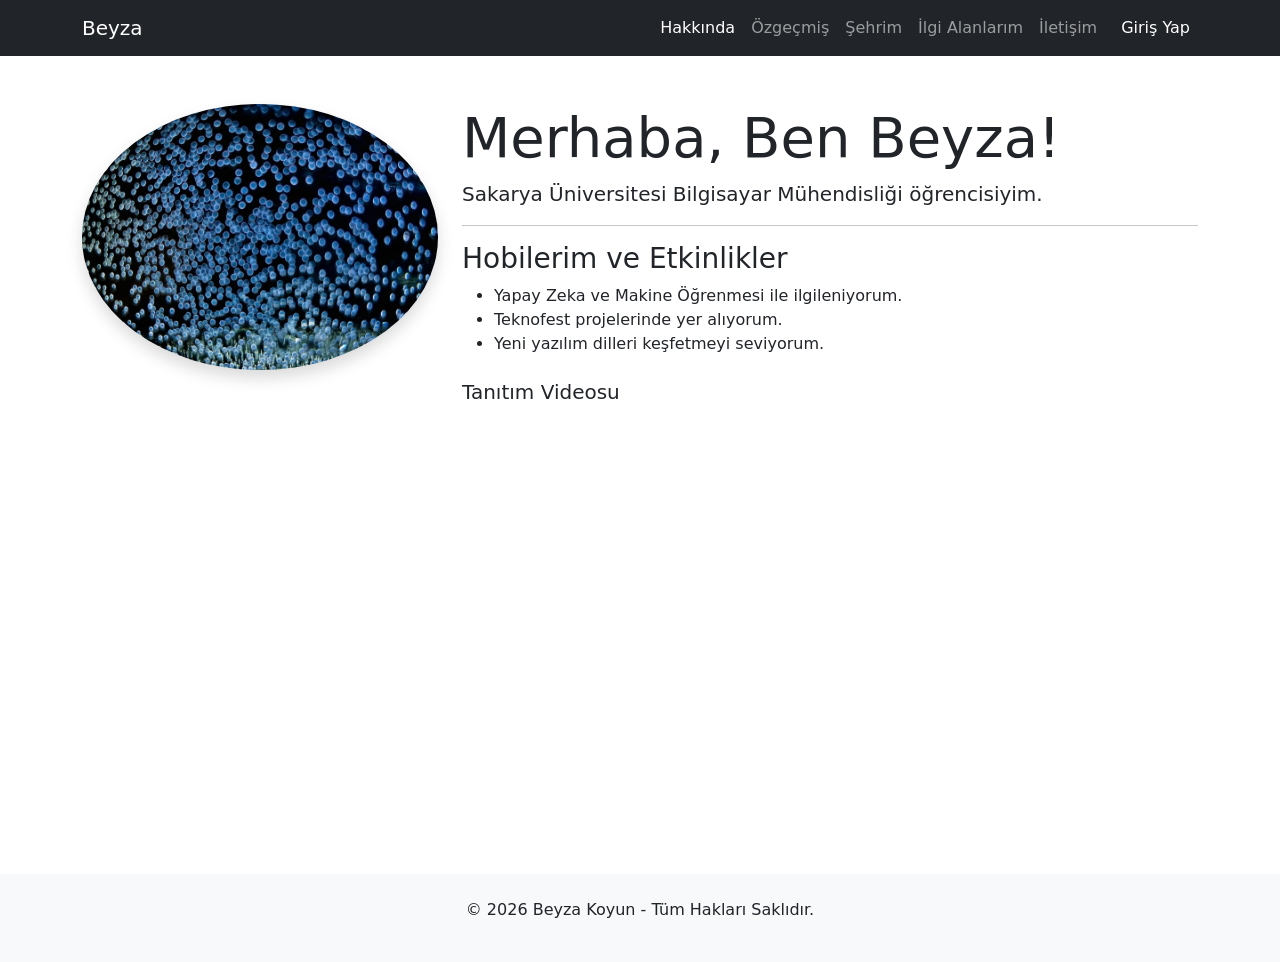
==== index.html @ 1ed36a29 "İlk temiz commit: HTML sayfalari eklendi" ====
<!DOCTYPE html>
<html lang="tr">
<head>
    <meta charset="UTF-8">
    <meta name="viewport" content="width=device-width, initial-scale=1.0">
    <title>Beyza Koyun | Kişisel Web Sitesi</title>
    <link href="https://cdn.jsdelivr.net/npm/bootstrap@5.3.0/dist/css/bootstrap.min.css" rel="stylesheet">
    <link rel="stylesheet" href="style.css">
</head>
<body>

    <nav class="navbar navbar-expand-lg navbar-dark bg-dark">
        <div class="container">
            <a class="navbar-brand" href="index.html">Beyza</a>
            <div class="collapse navbar-collapse">
                <ul class="navbar-nav ms-auto">
                    <li class="nav-item"><a class="nav-link active" href="index.html">Hakkında</a></li>
                    <li class="nav-item"><a class="nav-link" href="ozgecmis.html">Özgeçmiş</a></li>
                    <li class="nav-item"><a class="nav-link" href="sehrim.html">Şehrim</a></li>
                    <li class="nav-item"><a class="nav-link" href="ilgialanlarim.html">İlgi Alanlarım</a></li>
                    <li class="nav-item"><a class="nav-link" href="iletisim.html">İletişim</a></li>
                    <li class="nav-item"><a class="nav-link btn btn-primary text-white ms-lg-2" href="login.php">Giriş Yap</a></li>
                </ul>
            </div>
        </div>
    </nav>

    <main class="container mt-5">
        <section id="hakkinda" class="row">
            <div class="col-md-4">
                <img src="img/su.jpeg" class="img-fluid rounded-circle shadow" alt="Beyza Koyun">
            </div>
            <div class="col-md-8">
                <h1 class="display-4">Merhaba, Ben Beyza!</h1>
                <p class="lead">Sakarya Üniversitesi Bilgisayar Mühendisliği öğrencisiyim.</p>
                <hr>
                <h3>Hobilerim ve Etkinlikler</h3>
                <ul>
                    <li>Yapay Zeka ve Makine Öğrenmesi ile ilgileniyorum.</li>
                    <li>Teknofest projelerinde yer alıyorum.</li>
                    <li>Yeni yazılım dilleri keşfetmeyi seviyorum.</li>
                </ul>
                <div class="mt-4">
                    <h5>Tanıtım Videosu</h5>
                    <div class="ratio ratio-16x9">
                        <iframe src="https://www.youtube.com/embed/4PmCb9OiFYQ" title="Tanıtım Videosu" allowfullscreen></iframe>
                    </div>
                </div>
            </div>
        </section>
    </main>

    <footer class="text-center py-4 mt-5 bg-light">
        <p>&copy; 2026 Beyza Koyun - Tüm Hakları Saklıdır.</p>
    </footer>

    <script src="https://cdn.jsdelivr.net/npm/bootstrap@5.3.0/dist/js/bootstrap.bundle.min.js"></script>
</body>
</html>
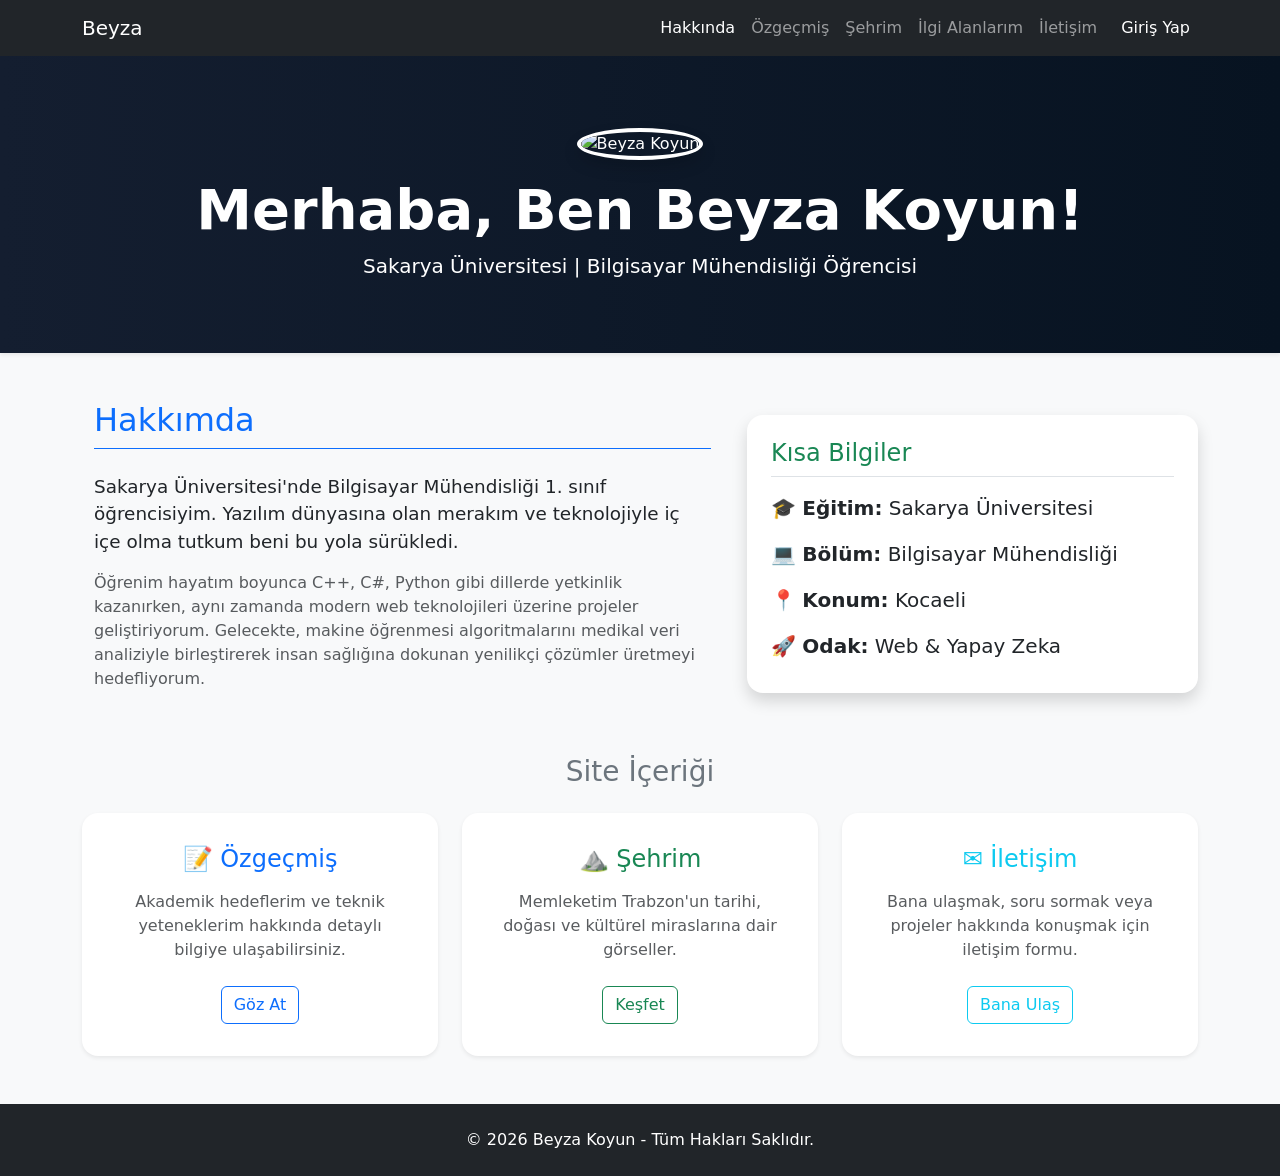
==== commit 4736f348: "farklı stiller denendi" ====
--- a/index.html
+++ b/index.html
@@ -1,59 +1,156 @@
-<!DOCTYPE html>
+<!doctype html>
 <html lang="tr">
-<head>
-    <meta charset="UTF-8">
-    <meta name="viewport" content="width=device-width, initial-scale=1.0">
-    <title>Beyza Koyun | Kişisel Web Sitesi</title>
-    <link href="https://cdn.jsdelivr.net/npm/bootstrap@5.3.0/dist/css/bootstrap.min.css" rel="stylesheet">
-    <link rel="stylesheet" href="style.css">
-</head>
-<body>
-
+  <head>
+    <meta charset="UTF-8" />
+    <meta name="viewport" content="width=device-width, initial-scale=1.0" />
+    <title>Hakkında | Beyza Koyun</title>
+    <!-- Bootstrap CSS -->
+    <link
+      href="https://cdn.jsdelivr.net/npm/bootstrap@5.3.0/dist/css/bootstrap.min.css"
+      rel="stylesheet"
+    />
+    <!-- Harici CSS -->
+    <link rel="stylesheet" href="style.css" />
+  </head>
+  <body class="bg-light d-flex flex-column min-vh-100">
+    <!-- Navigasyon Menüsü -->
     <nav class="navbar navbar-expand-lg navbar-dark bg-dark">
-        <div class="container">
-            <a class="navbar-brand" href="index.html">Beyza</a>
-            <div class="collapse navbar-collapse">
-                <ul class="navbar-nav ms-auto">
-                    <li class="nav-item"><a class="nav-link active" href="index.html">Hakkında</a></li>
-                    <li class="nav-item"><a class="nav-link" href="ozgecmis.html">Özgeçmiş</a></li>
-                    <li class="nav-item"><a class="nav-link" href="sehrim.html">Şehrim</a></li>
-                    <li class="nav-item"><a class="nav-link" href="ilgialanlarim.html">İlgi Alanlarım</a></li>
-                    <li class="nav-item"><a class="nav-link" href="iletisim.html">İletişim</a></li>
-                    <li class="nav-item"><a class="nav-link btn btn-primary text-white ms-lg-2" href="login.php">Giriş Yap</a></li>
-                </ul>
-            </div>
+      <div class="container">
+        <a class="navbar-brand" href="index.html">Beyza</a>
+        <div class="collapse navbar-collapse">
+          <ul class="navbar-nav ms-auto">
+            <!-- 'active' sınıfı bu sayfada (Hakkında) -->
+            <li class="nav-item">
+              <a class="nav-link active" href="index.html">Hakkında</a>
+            </li>
+            <li class="nav-item">
+              <a class="nav-link" href="ozgecmis.html">Özgeçmiş</a>
+            </li>
+            <li class="nav-item">
+              <a class="nav-link" href="sehrim.html">Şehrim</a>
+            </li>
+            <li class="nav-item">
+              <a class="nav-link" href="ilgialanlarim.html">İlgi Alanlarım</a>
+            </li>
+            <li class="nav-item">
+              <a class="nav-link" href="iletisim.html">İletişim</a>
+            </li>
+            <li class="nav-item">
+              <a
+                class="nav-link btn btn-primary text-white ms-lg-2"
+                href="login.php"
+                >Giriş Yap</a
+              >
+            </li>
+          </ul>
         </div>
+      </div>
     </nav>
 
-    <main class="container mt-5">
-        <section id="hakkinda" class="row">
-            <div class="col-md-4">
-                <img src="img/su.jpeg" class="img-fluid rounded-circle shadow" alt="Beyza Koyun">
+    <!-- Karşılama Alanı (Hero Section) -->
+    <header class="text-white text-center py-5 shadow-sm" style="background: linear-gradient(to right, #141e30, #071321);">
+      <div class="container py-4">
+        <img
+          src="img/su.jpeg"
+          alt="Beyza Koyun"
+          class="rounded-circle mb-3 border border-4 border-white shadow"
+          style="width: 150px; height: 150px; object-fit: cover"
+        />
+        <h1 class="display-4 fw-bold">Merhaba, Ben Beyza Koyun!</h1>
+        <p class="lead mb-0">
+          Sakarya Üniversitesi | Bilgisayar Mühendisliği Öğrencisi
+        </p>
+      </div>
+    </header>
+
+    <!-- Hakkımda İçeriği -->
+    <main class="container my-5 flex-grow-1">
+      <div class="row align-items-center mb-5">
+        <!-- Sol Metin Alanı -->
+        <div class="col-md-7 mb-4 mb-md-0 px-md-4">
+          <h2 class="text-primary border-bottom border-primary pb-2 mb-4">
+            Hakkımda
+          </h2>
+          <p class="lead" style="font-size: 1.15rem">
+            Sakarya Üniversitesi'nde Bilgisayar Mühendisliği 1. sınıf
+            öğrencisiyim. Yazılım dünyasına olan merakım ve teknolojiyle iç içe
+            olma tutkum beni bu yola sürükledi.
+          </p>
+          <p class="text-muted">
+            Öğrenim hayatım boyunca C++, C#, Python gibi dillerde yetkinlik
+            kazanırken, aynı zamanda modern web teknolojileri üzerine projeler
+            geliştiriyorum. Gelecekte, makine öğrenmesi algoritmalarını medikal
+            veri analiziyle birleştirerek insan sağlığına dokunan yenilikçi
+            çözümler üretmeyi hedefliyorum.
+          </p>
+        </div>
+
+        <!-- Sağ Bilgi Kartı -->
+        <div class="col-md-5">
+          <div class="card bg-white border-0 shadow rounded-4 p-4">
+            <h4 class="text-success border-bottom pb-2 mb-3">Kısa Bilgiler</h4>
+            <ul class="list-unstyled mb-0 fs-5">
+              <li class="mb-3">
+                🎓 <strong>Eğitim:</strong> Sakarya Üniversitesi
+              </li>
+              <li class="mb-3">
+                💻 <strong>Bölüm:</strong> Bilgisayar Mühendisliği
+              </li>
+              <li class="mb-3">📍 <strong>Konum:</strong> Kocaeli </li>
+              <li class="mb-2">🚀 <strong>Odak:</strong> Web & Yapay Zeka</li>
+            </ul>
+          </div>
+        </div>
+      </div>
+
+      <!-- Site İçi Hızlı Yönlendirme Kartları -->
+      <h3 class="text-center text-secondary mb-4 mt-5">Site İçeriği</h3>
+      <div class="row g-4">
+        <div class="col-md-4">
+          <div class="card h-100 border-0 shadow-sm rounded-4 text-center p-3">
+            <div class="card-body">
+              <h4 class="card-title text-primary mb-3">📝 Özgeçmiş</h4>
+              <p class="card-text text-muted mb-4">
+                Akademik hedeflerim ve teknik yeteneklerim hakkında detaylı
+                bilgiye ulaşabilirsiniz.
+              </p>
+              <a href="ozgecmis.html" class="btn btn-outline-primary">Göz At</a>
             </div>
-            <div class="col-md-8">
-                <h1 class="display-4">Merhaba, Ben Beyza!</h1>
-                <p class="lead">Sakarya Üniversitesi Bilgisayar Mühendisliği öğrencisiyim.</p>
-                <hr>
-                <h3>Hobilerim ve Etkinlikler</h3>
-                <ul>
-                    <li>Yapay Zeka ve Makine Öğrenmesi ile ilgileniyorum.</li>
-                    <li>Teknofest projelerinde yer alıyorum.</li>
-                    <li>Yeni yazılım dilleri keşfetmeyi seviyorum.</li>
-                </ul>
-                <div class="mt-4">
-                    <h5>Tanıtım Videosu</h5>
-                    <div class="ratio ratio-16x9">
-                        <iframe src="https://www.youtube.com/embed/4PmCb9OiFYQ" title="Tanıtım Videosu" allowfullscreen></iframe>
-                    </div>
-                </div>
+          </div>
+        </div>
+        <div class="col-md-4">
+          <div class="card h-100 border-0 shadow-sm rounded-4 text-center p-3">
+            <div class="card-body">
+              <h4 class="card-title text-success mb-3">⛰️ Şehrim</h4>
+              <p class="card-text text-muted mb-4">
+                Memleketim Trabzon'un tarihi, doğası ve kültürel miraslarına
+                dair görseller.
+              </p>
+              <a href="sehrim.html" class="btn btn-outline-success">Keşfet</a>
             </div>
-        </section>
+          </div>
+        </div>
+        <div class="col-md-4">
+          <div class="card h-100 border-0 shadow-sm rounded-4 text-center p-3">
+            <div class="card-body">
+              <h4 class="card-title text-info mb-3">✉️ İletişim</h4>
+              <p class="card-text text-muted mb-4">
+                Bana ulaşmak, soru sormak veya projeler hakkında konuşmak için
+                iletişim formu.
+              </p>
+              <a href="iletisim.html" class="btn btn-outline-info">Bana Ulaş</a>
+            </div>
+          </div>
+        </div>
+      </div>
     </main>
 
-    <footer class="text-center py-4 mt-5 bg-light">
-        <p>&copy; 2026 Beyza Koyun - Tüm Hakları Saklıdır.</p>
+    <!-- Footer -->
+    <footer class="text-center py-4 bg-dark text-white mt-auto">
+      <p class="mb-0">&copy; 2026 Beyza Koyun - Tüm Hakları Saklıdır.</p>
     </footer>
 
+    <!-- Bootstrap JS -->
     <script src="https://cdn.jsdelivr.net/npm/bootstrap@5.3.0/dist/js/bootstrap.bundle.min.js"></script>
-</body>
-</html>+  </body>
+</html>
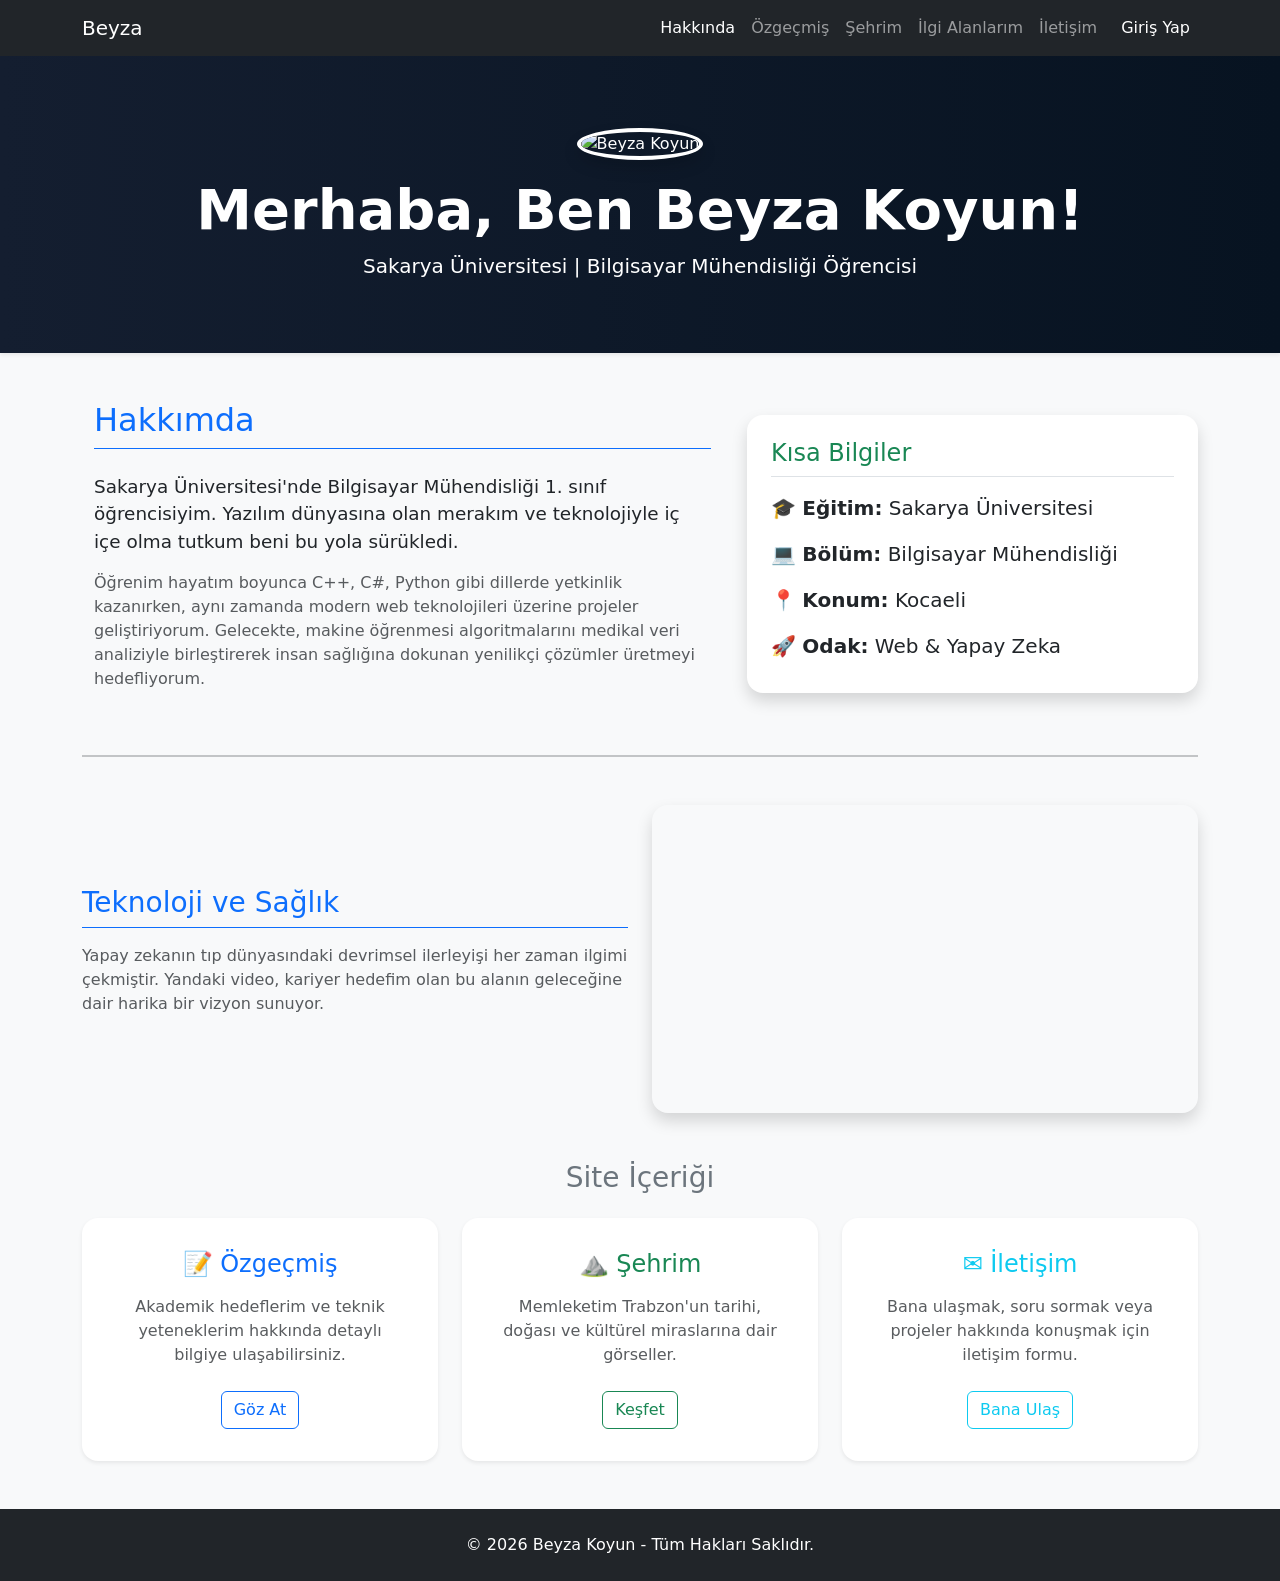
==== commit ac60ebcb: "Değişiklikler yapıldı." ====
--- a/index.html
+++ b/index.html
@@ -103,6 +103,24 @@
         </div>
       </div>
 
+      <hr class="my-5 border-2">
+
+        <!-- İlgi Alanı / Tanıtım Videosu (Yönerge Zorunluluğu) -->
+        <div class="row align-items-center mb-5">
+            <div class="col-lg-6 mb-4 mb-lg-0">
+                <h3 class="text-primary border-bottom border-primary pb-2 mb-3">Teknoloji ve Sağlık</h3>
+                <p class="text-muted">
+                    Yapay zekanın tıp dünyasındaki devrimsel ilerleyişi her zaman ilgimi çekmiştir. Yandaki video, kariyer hedefim olan bu alanın geleceğine dair harika bir vizyon sunuyor.
+                </p>
+            </div>
+            <div class="col-lg-6">
+                <!-- Bootstrap 5 Responsive Video -->
+                <div class="ratio ratio-16x9 shadow rounded-4 overflow-hidden">
+                    <iframe width="560" height="315" src="https://www.youtube.com/embed/oB2BIoDwjKc?si=0jdkVI2HevK-MDZb" title="YouTube video player" frameborder="0" allow="accelerometer; autoplay; clipboard-write; encrypted-media; gyroscope; picture-in-picture; web-share" referrerpolicy="strict-origin-when-cross-origin" allowfullscreen></iframe>
+                </div>
+            </div>
+        </div>
+
       <!-- Site İçi Hızlı Yönlendirme Kartları -->
       <h3 class="text-center text-secondary mb-4 mt-5">Site İçeriği</h3>
       <div class="row g-4">
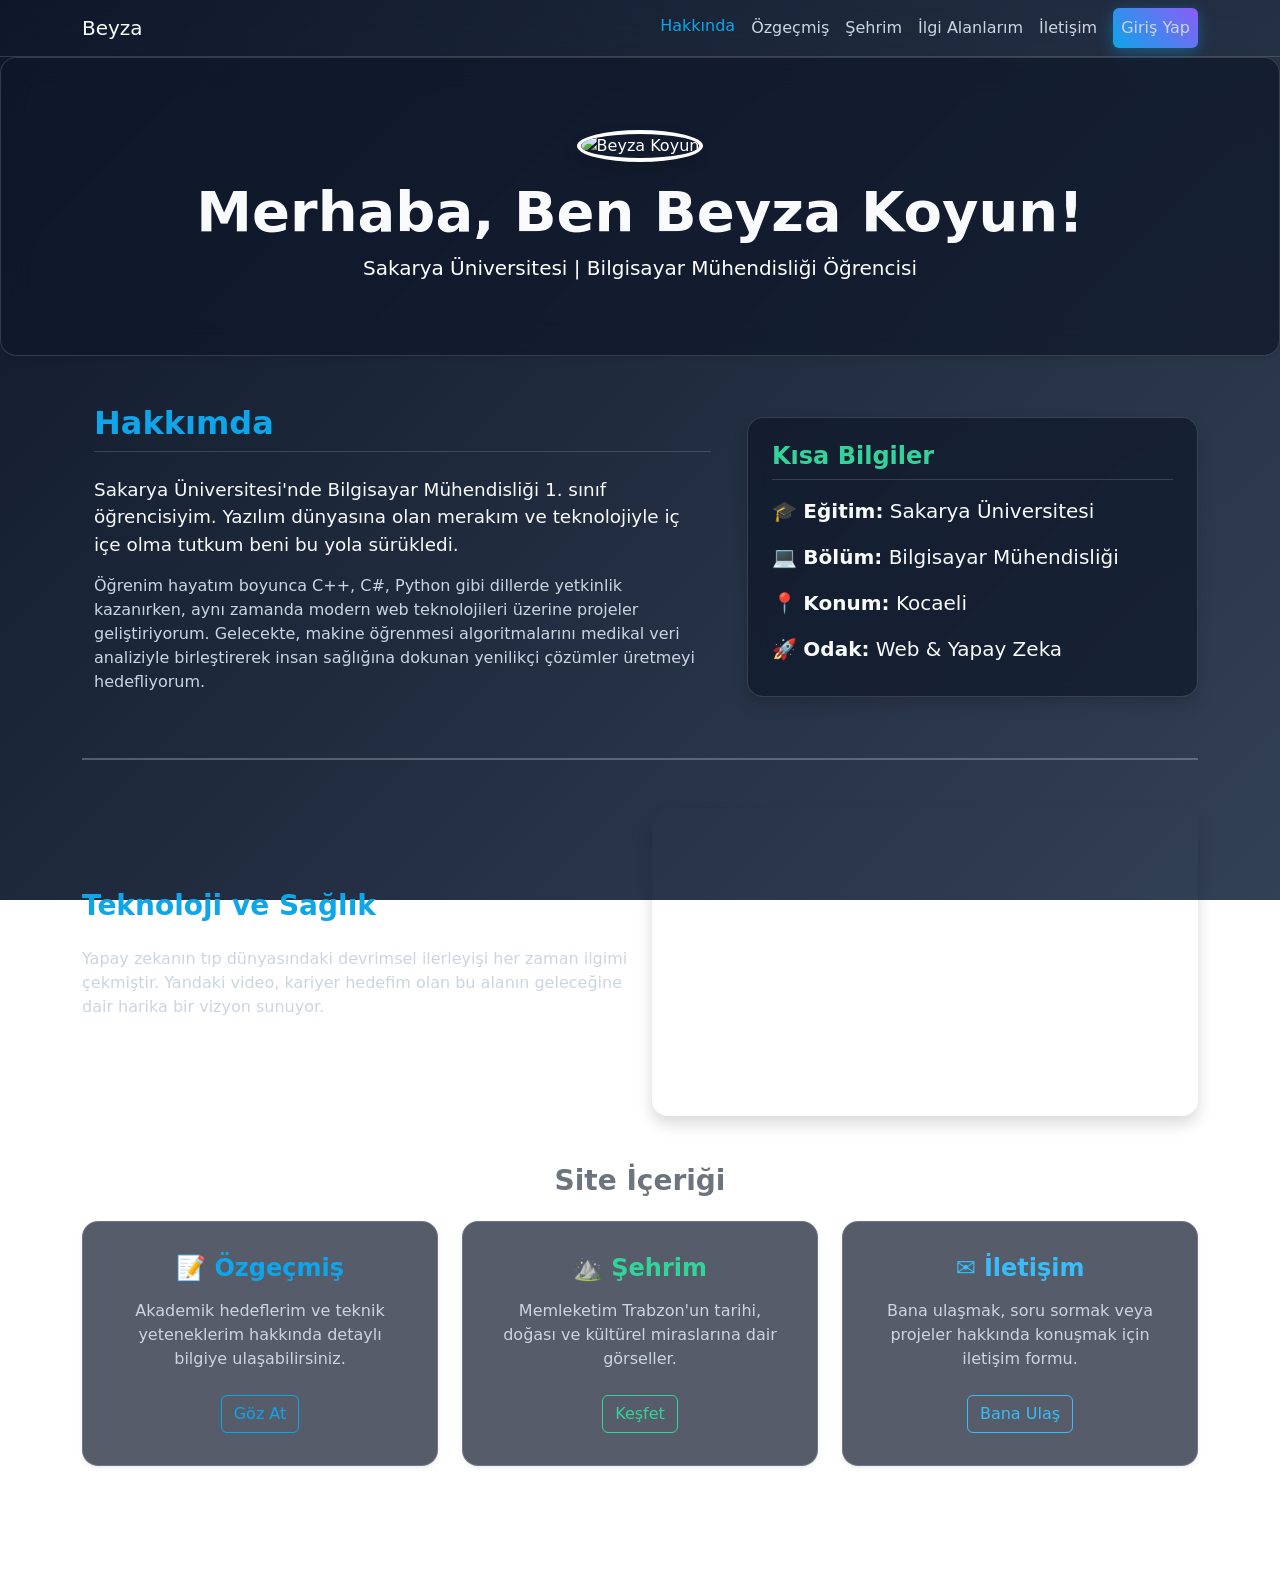
==== commit e6e0dc80: "Tema değişikliği yapıldı" ====
--- a/index.html
+++ b/index.html
@@ -4,134 +4,84 @@
     <meta charset="UTF-8" />
     <meta name="viewport" content="width=device-width, initial-scale=1.0" />
     <title>Hakkında | Beyza Koyun</title>
-    <!-- Bootstrap CSS -->
     <link
       href="https://cdn.jsdelivr.net/npm/bootstrap@5.3.0/dist/css/bootstrap.min.css"
       rel="stylesheet"
     />
-    <!-- Harici CSS -->
     <link rel="stylesheet" href="style.css" />
   </head>
-  <body class="bg-light d-flex flex-column min-vh-100">
-    <!-- Navigasyon Menüsü -->
+  <body class="d-flex flex-column min-vh-100 theme-index">
     <nav class="navbar navbar-expand-lg navbar-dark bg-dark">
       <div class="container">
         <a class="navbar-brand" href="index.html">Beyza</a>
         <div class="collapse navbar-collapse">
           <ul class="navbar-nav ms-auto">
-            <!-- 'active' sınıfı bu sayfada (Hakkında) -->
-            <li class="nav-item">
-              <a class="nav-link active" href="index.html">Hakkında</a>
-            </li>
-            <li class="nav-item">
-              <a class="nav-link" href="ozgecmis.html">Özgeçmiş</a>
-            </li>
-            <li class="nav-item">
-              <a class="nav-link" href="sehrim.html">Şehrim</a>
-            </li>
-            <li class="nav-item">
-              <a class="nav-link" href="ilgialanlarim.html">İlgi Alanlarım</a>
-            </li>
-            <li class="nav-item">
-              <a class="nav-link" href="iletisim.html">İletişim</a>
-            </li>
-            <li class="nav-item">
-              <a
-                class="nav-link btn btn-primary text-white ms-lg-2"
-                href="login.php"
-                >Giriş Yap</a
-              >
-            </li>
+            <li class="nav-item"><a class="nav-link active" href="index.html">Hakkında</a></li>
+            <li class="nav-item"><a class="nav-link" href="ozgecmis.html">Özgeçmiş</a></li>
+            <li class="nav-item"><a class="nav-link" href="sehrim.html">Şehrim</a></li>
+            <li class="nav-item"><a class="nav-link" href="ilgialanlarim.html">İlgi Alanlarım</a></li>
+            <li class="nav-item"><a class="nav-link" href="iletisim.html">İletişim</a></li>
+            <li class="nav-item"><a class="nav-link btn btn-primary text-white ms-lg-2" href="login.php">Giriş Yap</a></li>
           </ul>
         </div>
       </div>
     </nav>
 
-    <!-- Karşılama Alanı (Hero Section) -->
-    <header class="text-white text-center py-5 shadow-sm" style="background: linear-gradient(to right, #141e30, #071321);">
+    <header class="text-white text-center py-5 shadow-sm glass-panel">
       <div class="container py-4">
-        <img
-          src="img/su.jpeg"
-          alt="Beyza Koyun"
-          class="rounded-circle mb-3 border border-4 border-white shadow"
-          style="width: 150px; height: 150px; object-fit: cover"
-        />
+        <img src="img/su.jpeg" alt="Beyza Koyun" class="rounded-circle mb-3 border border-4 border-white shadow" style="width: 150px; height: 150px; object-fit: cover" />
         <h1 class="display-4 fw-bold">Merhaba, Ben Beyza Koyun!</h1>
-        <p class="lead mb-0">
-          Sakarya Üniversitesi | Bilgisayar Mühendisliği Öğrencisi
-        </p>
+        <p class="lead mb-0">Sakarya Üniversitesi | Bilgisayar Mühendisliği Öğrencisi</p>
       </div>
     </header>
 
-    <!-- Hakkımda İçeriği -->
     <main class="container my-5 flex-grow-1">
-      <div class="row align-items-center mb-5">
-        <!-- Sol Metin Alanı -->
+      <section class="row align-items-center mb-5">
         <div class="col-md-7 mb-4 mb-md-0 px-md-4">
-          <h2 class="text-primary border-bottom border-primary pb-2 mb-4">
-            Hakkımda
-          </h2>
+          <h2 class="text-primary border-bottom border-primary pb-2 mb-4">Hakkımda</h2>
           <p class="lead" style="font-size: 1.15rem">
-            Sakarya Üniversitesi'nde Bilgisayar Mühendisliği 1. sınıf
-            öğrencisiyim. Yazılım dünyasına olan merakım ve teknolojiyle iç içe
-            olma tutkum beni bu yola sürükledi.
+            Sakarya Üniversitesi'nde Bilgisayar Mühendisliği 1. sınıf öğrencisiyim. Yazılım dünyasına olan merakım ve teknolojiyle iç içe olma tutkum beni bu yola sürükledi.
           </p>
           <p class="text-muted">
-            Öğrenim hayatım boyunca C++, C#, Python gibi dillerde yetkinlik
-            kazanırken, aynı zamanda modern web teknolojileri üzerine projeler
-            geliştiriyorum. Gelecekte, makine öğrenmesi algoritmalarını medikal
-            veri analiziyle birleştirerek insan sağlığına dokunan yenilikçi
-            çözümler üretmeyi hedefliyorum.
+            Öğrenim hayatım boyunca C++, C#, Python gibi dillerde yetkinlik kazanırken, aynı zamanda modern web teknolojileri üzerine projeler geliştiriyorum. Gelecekte, makine öğrenmesi algoritmalarını medikal veri analiziyle birleştirerek insan sağlığına dokunan yenilikçi çözümler üretmeyi hedefliyorum.
           </p>
         </div>
-
-        <!-- Sağ Bilgi Kartı -->
         <div class="col-md-5">
-          <div class="card bg-white border-0 shadow rounded-4 p-4">
+          <div class="card border-0 shadow rounded-4 p-4">
             <h4 class="text-success border-bottom pb-2 mb-3">Kısa Bilgiler</h4>
             <ul class="list-unstyled mb-0 fs-5">
-              <li class="mb-3">
-                🎓 <strong>Eğitim:</strong> Sakarya Üniversitesi
-              </li>
-              <li class="mb-3">
-                💻 <strong>Bölüm:</strong> Bilgisayar Mühendisliği
-              </li>
-              <li class="mb-3">📍 <strong>Konum:</strong> Kocaeli </li>
+              <li class="mb-3">🎓 <strong>Eğitim:</strong> Sakarya Üniversitesi</li>
+              <li class="mb-3">💻 <strong>Bölüm:</strong> Bilgisayar Mühendisliği</li>
+              <li class="mb-3">📍 <strong>Konum:</strong> Kocaeli</li>
               <li class="mb-2">🚀 <strong>Odak:</strong> Web & Yapay Zeka</li>
             </ul>
           </div>
         </div>
-      </div>
+      </section>
 
       <hr class="my-5 border-2">
 
-        <!-- İlgi Alanı / Tanıtım Videosu (Yönerge Zorunluluğu) -->
-        <div class="row align-items-center mb-5">
-            <div class="col-lg-6 mb-4 mb-lg-0">
-                <h3 class="text-primary border-bottom border-primary pb-2 mb-3">Teknoloji ve Sağlık</h3>
-                <p class="text-muted">
-                    Yapay zekanın tıp dünyasındaki devrimsel ilerleyişi her zaman ilgimi çekmiştir. Yandaki video, kariyer hedefim olan bu alanın geleceğine dair harika bir vizyon sunuyor.
-                </p>
-            </div>
-            <div class="col-lg-6">
-                <!-- Bootstrap 5 Responsive Video -->
-                <div class="ratio ratio-16x9 shadow rounded-4 overflow-hidden">
-                    <iframe width="560" height="315" src="https://www.youtube.com/embed/oB2BIoDwjKc?si=0jdkVI2HevK-MDZb" title="YouTube video player" frameborder="0" allow="accelerometer; autoplay; clipboard-write; encrypted-media; gyroscope; picture-in-picture; web-share" referrerpolicy="strict-origin-when-cross-origin" allowfullscreen></iframe>
-                </div>
-            </div>
+      <section class="row align-items-center mb-5">
+        <div class="col-lg-6 mb-4 mb-lg-0">
+          <h3 class="text-primary border-bottom border-primary pb-2 mb-3">Teknoloji ve Sağlık</h3>
+          <p class="text-muted">
+            Yapay zekanın tıp dünyasındaki devrimsel ilerleyişi her zaman ilgimi çekmiştir. Yandaki video, kariyer hedefim olan bu alanın geleceğine dair harika bir vizyon sunuyor.
+          </p>
         </div>
+        <div class="col-lg-6">
+          <div class="ratio ratio-16x9 shadow rounded-4 overflow-hidden">
+            <iframe width="560" height="315" src="https://www.youtube.com/embed/oB2BIoDwjKc" title="YouTube video player" frameborder="0" allow="accelerometer; autoplay; clipboard-write; encrypted-media; gyroscope; picture-in-picture; web-share" referrerpolicy="strict-origin-when-cross-origin" allowfullscreen></iframe>
+          </div>
+        </div>
+      </section>
 
-      <!-- Site İçi Hızlı Yönlendirme Kartları -->
       <h3 class="text-center text-secondary mb-4 mt-5">Site İçeriği</h3>
       <div class="row g-4">
         <div class="col-md-4">
           <div class="card h-100 border-0 shadow-sm rounded-4 text-center p-3">
             <div class="card-body">
               <h4 class="card-title text-primary mb-3">📝 Özgeçmiş</h4>
-              <p class="card-text text-muted mb-4">
-                Akademik hedeflerim ve teknik yeteneklerim hakkında detaylı
-                bilgiye ulaşabilirsiniz.
-              </p>
+              <p class="card-text text-muted mb-4">Akademik hedeflerim ve teknik yeteneklerim hakkında detaylı bilgiye ulaşabilirsiniz.</p>
               <a href="ozgecmis.html" class="btn btn-outline-primary">Göz At</a>
             </div>
           </div>
@@ -140,10 +90,7 @@
           <div class="card h-100 border-0 shadow-sm rounded-4 text-center p-3">
             <div class="card-body">
               <h4 class="card-title text-success mb-3">⛰️ Şehrim</h4>
-              <p class="card-text text-muted mb-4">
-                Memleketim Trabzon'un tarihi, doğası ve kültürel miraslarına
-                dair görseller.
-              </p>
+              <p class="card-text text-muted mb-4">Memleketim Trabzon'un tarihi, doğası ve kültürel miraslarına dair görseller.</p>
               <a href="sehrim.html" class="btn btn-outline-success">Keşfet</a>
             </div>
           </div>
@@ -152,10 +99,7 @@
           <div class="card h-100 border-0 shadow-sm rounded-4 text-center p-3">
             <div class="card-body">
               <h4 class="card-title text-info mb-3">✉️ İletişim</h4>
-              <p class="card-text text-muted mb-4">
-                Bana ulaşmak, soru sormak veya projeler hakkında konuşmak için
-                iletişim formu.
-              </p>
+              <p class="card-text text-muted mb-4">Bana ulaşmak, soru sormak veya projeler hakkında konuşmak için iletişim formu.</p>
               <a href="iletisim.html" class="btn btn-outline-info">Bana Ulaş</a>
             </div>
           </div>
@@ -163,12 +107,10 @@
       </div>
     </main>
 
-    <!-- Footer -->
     <footer class="text-center py-4 bg-dark text-white mt-auto">
       <p class="mb-0">&copy; 2026 Beyza Koyun - Tüm Hakları Saklıdır.</p>
     </footer>
 
-    <!-- Bootstrap JS -->
     <script src="https://cdn.jsdelivr.net/npm/bootstrap@5.3.0/dist/js/bootstrap.bundle.min.js"></script>
   </body>
 </html>
--- a/style.css
+++ b/style.css
@@ -0,0 +1,270 @@
+:root {
+  --bg-dark-1: #0f172a;
+  /* Koyu lacivert/gri */
+  --bg-dark-2: #334155;
+  /* Daha açık gri/mavi */
+  --accent-purple: #8b5cf6;
+  --accent-green: #0ea5e9;
+  /* Canlı mavi */
+  --text-main: #f8fafc;
+  /* Beyaz metin */
+  --text-muted: #cbd5e1;
+  /* Açık gri metin */
+  --glass-bg: rgba(15, 23, 42, 0.7);
+  /* Koyu yarı saydam */
+  --glass-border: rgba(255, 255, 255, 0.15);
+  /* Hafif beyaz kenarlık */
+}
+
+/* Ana Sayfa Teması (Varsayılan - Lacivert/Mavi) */
+body.theme-index {
+  /* Kök değişkenleri kullanır */
+}
+
+/* Şehrim Teması (Zümrüt/Orman Yeşili) */
+body.theme-sehrim {
+  --bg-dark-1: #b3bab8;
+  --bg-dark-2: #494e4e;
+  --accent-purple: #f3f3f3;
+  --accent-green: #145843;
+  --glass-bg: rgba(6, 78, 59, 0.7);
+}
+
+/* Özgeçmiş Teması (Koyu Mor/Çivit) */
+body.theme-ozgecmis {
+  --bg-dark-1: #312e81;
+  --bg-dark-2: #4c1d95;
+  --accent-purple: #d946ef;
+  --accent-green: #8b5cf6;
+  --glass-bg: rgba(49, 46, 129, 0.7);
+}
+
+/* İlgi Alanlarım Teması (Koyu Kırmızı/Turuncu) */
+body.theme-ilgialanlarim {
+  --bg-dark-1: #450a0a;
+  --bg-dark-2: #7c2d12;
+  --accent-purple: #f43f5e;
+  --accent-green: #f97316;
+  --glass-bg: rgba(69, 10, 10, 0.7);
+}
+
+/* İletişim Teması (Koyu Indigo/Gece Mavisi) */
+body.theme-iletisim {
+  --bg-dark-1: #0f172a;
+  --bg-dark-2: #1e1b4b;
+  --accent-purple: #38bdf8;
+  --accent-green: #6366f1;
+  --glass-bg: rgba(15, 23, 42, 0.7);
+}
+
+/* Giriş Yap Teması (Derin Deniz/Teal) */
+body.theme-login {
+  --bg-dark-1: #083344;
+  --bg-dark-2: #115e59;
+  --accent-purple: #06b6d4;
+  --accent-green: #14b8a6;
+  --glass-bg: rgba(8, 51, 68, 0.7);
+}
+
+body {
+  background: linear-gradient(135deg, var(--bg-dark-1) 0%, var(--bg-dark-2) 100%);
+  background-attachment: fixed;
+  color: var(--text-main);
+  min-height: 100vh;
+  transition: background 0.5s ease;
+}
+
+/* Typography Overrides */
+h1,
+h2,
+h3,
+h4,
+h5,
+h6 {
+  font-weight: 700;
+  color: var(--text-main);
+}
+
+/* Navbar Customization */
+.navbar {
+  background: rgba(15, 23, 42, 0.85) !important;
+  backdrop-filter: blur(12px);
+  -webkit-backdrop-filter: blur(12px);
+  border-bottom: 1px solid var(--glass-border);
+}
+
+.navbar-light .navbar-nav .nav-link,
+.navbar-dark .navbar-nav .nav-link {
+  color: var(--text-muted) !important;
+  transition: all 0.3s ease;
+  font-weight: 500;
+}
+
+.navbar-light .navbar-nav .nav-link:hover,
+.navbar-light .navbar-nav .nav-link.active,
+.navbar-dark .navbar-nav .nav-link:hover,
+.navbar-dark .navbar-nav .nav-link.active {
+  color: var(--accent-green) !important;
+  transform: translateY(-2px);
+}
+
+.navbar-brand {
+  color: var(--text-main) !important;
+}
+
+/* Glassmorphism Cards */
+.card,
+.glass-panel {
+  background: var(--glass-bg) !important;
+  backdrop-filter: blur(16px);
+  -webkit-backdrop-filter: blur(16px);
+  border: 1px solid var(--glass-border) !important;
+  border-radius: 1rem !important;
+  color: var(--text-main);
+  box-shadow: 0 8px 32px rgba(0, 0, 0, 0.3);
+  transition: transform 0.3s ease, box-shadow 0.3s ease, border-color 0.3s ease;
+}
+
+.card:hover {
+  transform: translateY(-5px);
+  box-shadow: 0 10px 40px rgba(14, 165, 233, 0.2);
+  border-color: rgba(14, 165, 233, 0.4) !important;
+}
+
+.card-title {
+  color: var(--text-main) !important;
+}
+
+.card-text,
+.text-muted {
+  color: var(--text-muted) !important;
+}
+
+/* Text Gradients */
+.text-gradient {
+  background: linear-gradient(45deg, var(--accent-purple), var(--accent-green));
+  -webkit-background-clip: text;
+  -webkit-text-fill-color: transparent;
+  background-clip: text;
+}
+
+/* Buttons */
+.btn-primary {
+  background: linear-gradient(45deg, var(--accent-green), var(--accent-purple));
+  border: none;
+  box-shadow: 0 4px 15px rgba(14, 165, 233, 0.4);
+  transition: all 0.3s ease;
+  font-weight: 500;
+  color: #fff !important;
+}
+
+.btn-primary:hover {
+  background: linear-gradient(45deg, var(--accent-purple), var(--accent-green));
+  transform: translateY(-2px);
+  box-shadow: 0 6px 20px rgba(14, 165, 233, 0.6);
+}
+
+.btn-outline-primary {
+  color: var(--accent-green);
+  border-color: var(--accent-green);
+}
+
+.btn-outline-primary:hover {
+  background: var(--accent-green);
+  color: #fff;
+  box-shadow: 0 0 15px rgba(14, 165, 233, 0.4);
+  border-color: var(--accent-green);
+}
+
+.btn-outline-success {
+  color: #34d399;
+  /* Daha açık yeşil */
+  border-color: #34d399;
+}
+
+.btn-outline-success:hover {
+  background: #34d399;
+  color: #111827;
+  box-shadow: 0 0 15px rgba(52, 211, 153, 0.4);
+}
+
+.btn-outline-info {
+  color: #38bdf8;
+  border-color: #38bdf8;
+}
+
+.btn-outline-info:hover {
+  background: #38bdf8;
+  color: #111827;
+  box-shadow: 0 0 15px rgba(56, 189, 248, 0.4);
+}
+
+/* Footer */
+footer {
+  background: rgba(15, 23, 42, 0.85) !important;
+  border-top: 1px solid var(--glass-border);
+  backdrop-filter: blur(10px);
+  color: var(--text-main) !important;
+}
+
+/* Form Controls */
+.form-control,
+.form-select,
+.form-control:focus,
+.form-select:focus {
+  background: rgba(30, 41, 59, 0.7) !important;
+  border: 1px solid var(--glass-border) !important;
+  color: var(--text-main) !important;
+}
+
+.form-control:focus,
+.form-select:focus {
+  background: rgba(30, 41, 59, 0.9) !important;
+  border-color: var(--accent-green) !important;
+  box-shadow: 0 0 0 0.25rem rgba(14, 165, 233, 0.25) !important;
+}
+
+/* Form Placeholders */
+::placeholder {
+  color: var(--text-muted) !important;
+}
+
+/* Utilities overrides */
+.bg-light,
+.bg-white,
+.bg-dark {
+  background-color: transparent !important;
+}
+
+.text-primary {
+  color: var(--accent-green) !important;
+}
+
+.text-success {
+  color: #34d399 !important;
+}
+
+.text-info {
+  color: #38bdf8 !important;
+}
+
+.border-primary {
+  border-color: var(--accent-green) !important;
+}
+
+.border-bottom {
+  border-bottom-color: var(--glass-border) !important;
+}
+
+.list-group-item {
+  color: var(--text-main);
+  background: transparent !important;
+  border-color: var(--glass-border) !important;
+}
+
+/* Header Override */
+header[style*="background: linear-gradient"] {
+  background: transparent !important;
+  border-bottom: 1px solid var(--glass-border);
+  backdrop-filter: blur(8px);
+}
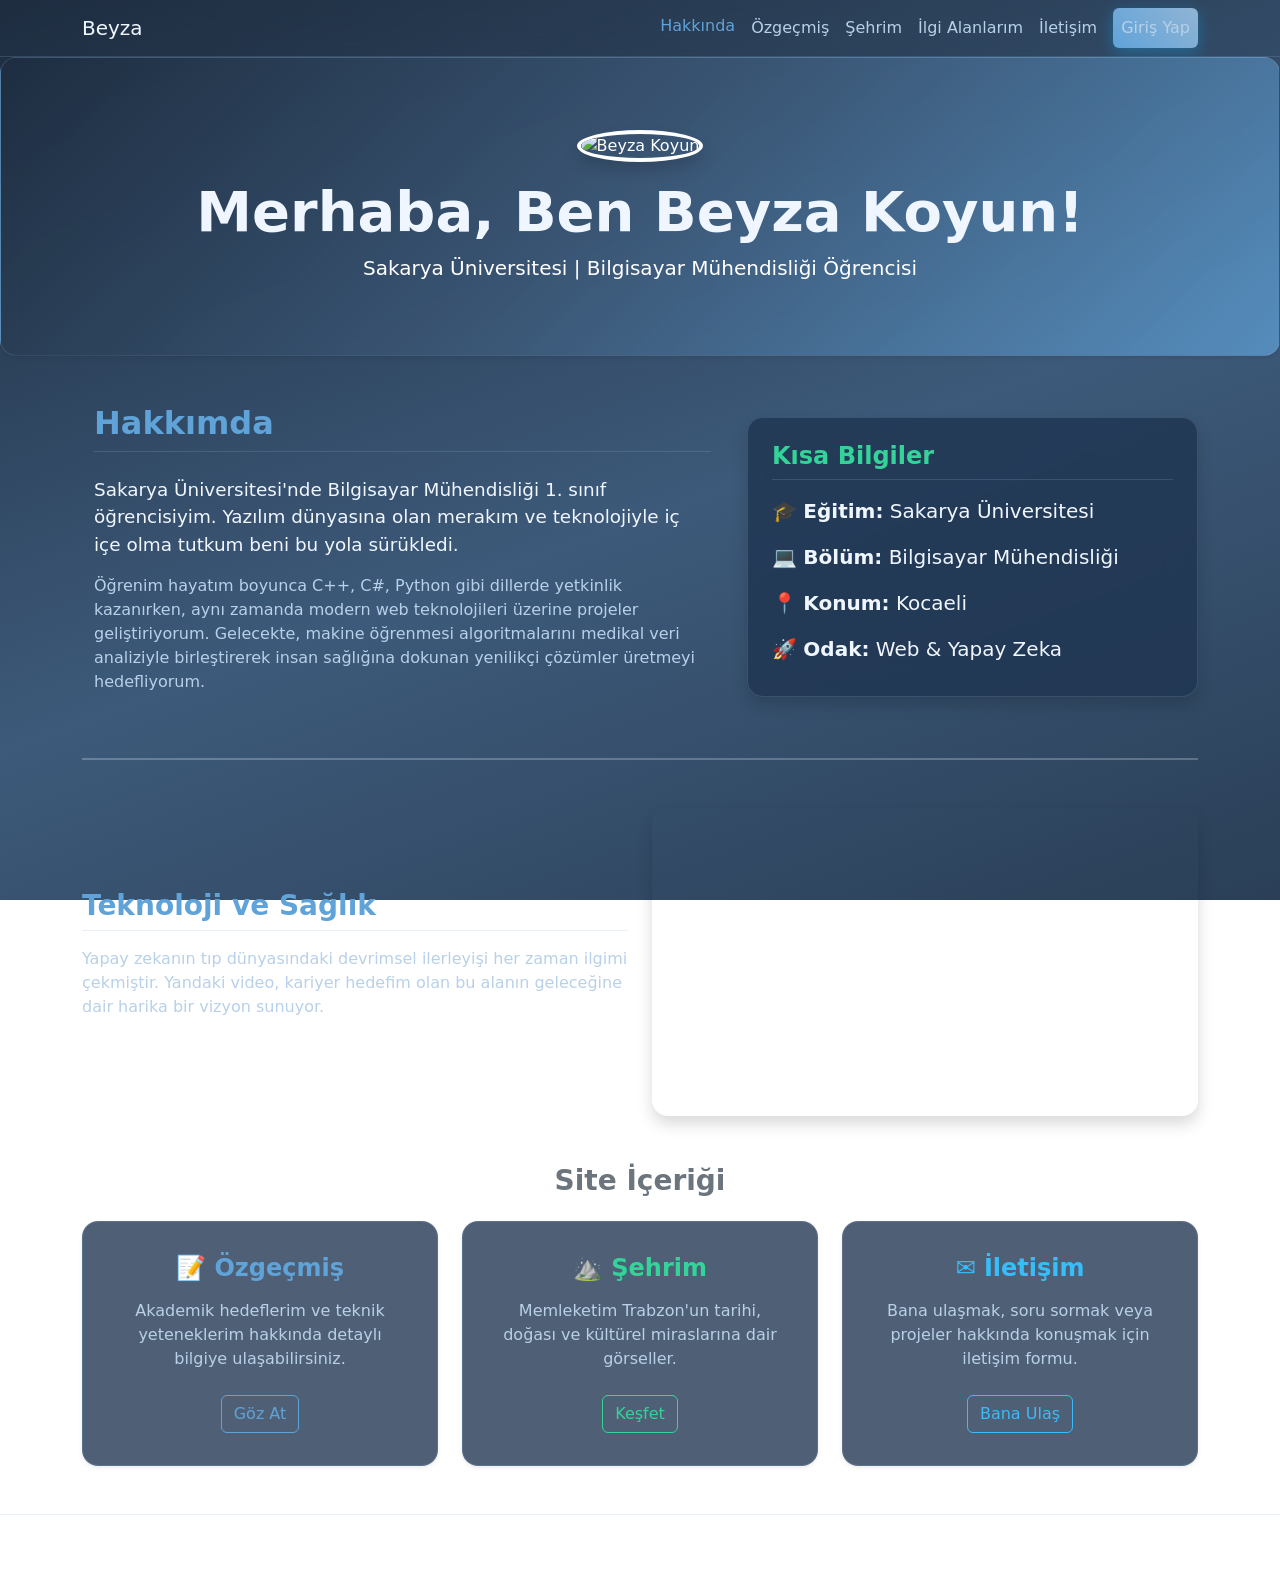
==== commit 7385e5de: "Tema değişikliği yapıldı" ====
--- a/index.html
+++ b/index.html
@@ -14,7 +14,10 @@
     <nav class="navbar navbar-expand-lg navbar-dark bg-dark">
       <div class="container">
         <a class="navbar-brand" href="index.html">Beyza</a>
-        <div class="collapse navbar-collapse">
+        <button class="navbar-toggler" type="button" data-bs-toggle="collapse" data-bs-target="#navbarIndex" aria-controls="navbarIndex" aria-expanded="false" aria-label="Menüyü Aç/Kapat">
+          <span class="navbar-toggler-icon"></span>
+        </button>
+        <div class="collapse navbar-collapse" id="navbarIndex">
           <ul class="navbar-nav ms-auto">
             <li class="nav-item"><a class="nav-link active" href="index.html">Hakkında</a></li>
             <li class="nav-item"><a class="nav-link" href="ozgecmis.html">Özgeçmiş</a></li>
--- a/style.css
+++ b/style.css
@@ -1,77 +1,149 @@
 :root {
-  --bg-dark-1: #0f172a;
-  /* Koyu lacivert/gri */
-  --bg-dark-2: #334155;
-  /* Daha açık gri/mavi */
-  --accent-purple: #8b5cf6;
-  --accent-green: #0ea5e9;
-  /* Canlı mavi */
-  --text-main: #f8fafc;
-  /* Beyaz metin */
-  --text-muted: #cbd5e1;
-  /* Açık gri metin */
-  --glass-bg: rgba(15, 23, 42, 0.7);
-  /* Koyu yarı saydam */
-  --glass-border: rgba(255, 255, 255, 0.15);
-  /* Hafif beyaz kenarlık */
-}
-
-/* Ana Sayfa Teması (Varsayılan - Lacivert/Mavi) */
-body.theme-index {
-  /* Kök değişkenleri kullanır */
-}
-
-/* Şehrim Teması (Zümrüt/Orman Yeşili) */
+  --bg-dark-1: #1e2d40;
+  /* Derin deniz mavisi-gri */
+  --bg-dark-2: #3d5a7a;
+  /* Açık çelik mavisi */
+  --accent-purple: #90b4d4;
+  /* Pastel mavi vurgu */
+  --accent-green: #60a3d9;
+  /* Canlı soğuk mavi */
+  --text-main: #f0f6ff;
+  /* Hafif mavimsi beyaz metin */
+  --text-muted: #b8d0e8;
+  /* Soğuk açık gri-mavi metin */
+  --glass-bg: rgba(30, 52, 80, 0.78);
+  /* Koyu mavi yarı saydam */
+  --glass-border: rgba(144, 180, 212, 0.20);
+  /* Soğuk mavi kenarlık */
+}
+
+/* Özgeçmiş Teması (Nötr Gri, İçinde Az Mavi) */
+body.theme-ozgecmis {
+  --bg-dark-1: #52585f;
+  /* Koyu nötr gri */
+  --bg-dark-2: #ccd0d3;
+  /* Açık nötr gri */
+  --accent-purple: #80a5be;
+  /* Pastel mavi vurgu */
+  --accent-green: #103047;
+  /* Mavi vurgu */
+  --text-main: #f2f4f6;
+  /* Açık gri-beyaz metin */
+  --text-muted: #c8cfd6;
+  /* Soluk gri metin */
+  --glass-bg: rgba(65, 72, 80, 0.68);
+  /* Koyu gri yarı saydam kart */
+  --glass-border: rgba(255, 255, 255, 0.47);
+  /* Hafif gri kenarlık */
+}
+
+
+
 body.theme-sehrim {
-  --bg-dark-1: #b3bab8;
-  --bg-dark-2: #494e4e;
-  --accent-purple: #f3f3f3;
-  --accent-green: #145843;
-  --glass-bg: rgba(6, 78, 59, 0.7);
-}
-
-/* Özgeçmiş Teması (Koyu Mor/Çivit) */
-body.theme-ozgecmis {
-  --bg-dark-1: #312e81;
-  --bg-dark-2: #4c1d95;
-  --accent-purple: #d946ef;
-  --accent-green: #8b5cf6;
-  --glass-bg: rgba(49, 46, 129, 0.7);
-}
-
-/* İlgi Alanlarım Teması (Koyu Kırmızı/Turuncu) */
+  --bg-dark-1: #3d4a3e;
+  /* Koyu orman grisi */
+  --bg-dark-2: #5a6b5b;
+  /* Orta orman grisi */
+  --accent-purple: #b7c4b8;
+  /* Açık yeşilimsi gri */
+  --accent-green: #8fa893;
+  /* Yumuşak yeşil-gri */
+  --glass-bg: rgba(55, 70, 56, 0.80);
+}
+
+
+/* İlgi Alanlarım Teması (Koyu Gri) */
 body.theme-ilgialanlarim {
-  --bg-dark-1: #450a0a;
-  --bg-dark-2: #7c2d12;
-  --accent-purple: #f43f5e;
-  --accent-green: #f97316;
-  --glass-bg: rgba(69, 10, 10, 0.7);
-}
-
-/* İletişim Teması (Koyu Indigo/Gece Mavisi) */
+  --bg-dark-1: #1a202c;
+  /* Çok koyu gri */
+  --bg-dark-2: #2d3748;
+  /* Koyu gri */
+  --accent-purple: #a0aec0;
+  /* Açık gri vurgu */
+  --accent-green: #718096;
+  /* Orta gri vurgu */
+  --glass-bg: rgba(26, 32, 44, 0.85);
+}
+
+/* İletişim Teması (Soğuk Gri) */
 body.theme-iletisim {
-  --bg-dark-1: #0f172a;
-  --bg-dark-2: #1e1b4b;
-  --accent-purple: #38bdf8;
-  --accent-green: #6366f1;
-  --glass-bg: rgba(15, 23, 42, 0.7);
-}
-
-/* Giriş Yap Teması (Derin Deniz/Teal) */
+  --bg-dark-1: #263244;
+  /* Gece mavisi-gri */
+  --bg-dark-2: #3f5068;
+  /* Orta koyu gri-mavi */
+  --accent-purple: #90a8c3;
+  /* Açık soğuk gri */
+  --accent-green: #6b8aaa;
+  /* Gri-mavi vurgu */
+  --glass-bg: rgba(38, 50, 68, 0.82);
+}
+
+/* Giriş Yap Teması (Çelik Gri) */
 body.theme-login {
-  --bg-dark-1: #083344;
-  --bg-dark-2: #115e59;
-  --accent-purple: #06b6d4;
-  --accent-green: #14b8a6;
-  --glass-bg: rgba(8, 51, 68, 0.7);
+  --bg-dark-1: #2c3e50;
+  /* Çelik gri */
+  --bg-dark-2: #485b70;
+  /* Açık çelik gri */
+  --accent-purple: #435871;
+  /* Soğuk açık gri */
+  --accent-green: #7a9ab8;
+  /* Çelik gri vurgu */
+  --glass-bg: rgba(44, 62, 80, 0.82);
 }
 
 body {
-  background: linear-gradient(135deg, var(--bg-dark-1) 0%, var(--bg-dark-2) 100%);
+  background: linear-gradient(160deg,
+      var(--bg-dark-1) 0%,
+      var(--bg-dark-2) 55%,
+      color-mix(in srgb, var(--bg-dark-1) 60%, var(--bg-dark-2)) 100%);
   background-attachment: fixed;
   color: var(--text-main);
   min-height: 100vh;
   transition: background 0.5s ease;
+}
+
+/* Hakkinda sayfasi - Header ozel gradient */
+body.theme-index header.glass-panel {
+  background: linear-gradient(135deg,
+      rgba(30, 45, 64, 0.90) 0%,
+      rgba(61, 90, 122, 0.85) 50%,
+      rgba(96, 163, 217, 0.70) 100%) !important;
+  border-bottom: 1px solid rgba(144, 180, 212, 0.30);
+  backdrop-filter: blur(18px);
+  -webkit-backdrop-filter: blur(18px);
+}
+
+/* Özgeçmiş açık tema — navbar açık arka plana uyumlu */
+body.theme-ozgecmis .navbar {
+  background: rgba(90, 115, 140, 0.90) !important;
+  border-bottom: 1px solid rgba(180, 210, 235, 0.25);
+}
+
+body.theme-ozgecmis .navbar-brand,
+body.theme-ozgecmis .nav-link {
+  color: #f0f4f8 !important;
+}
+
+body.theme-ozgecmis .nav-link:hover,
+body.theme-ozgecmis .nav-link.active {
+  color: #b8d4f0 !important;
+}
+
+/* Özgeçmiş açık tema — başlık ve metin renkleri */
+body.theme-ozgecmis h1,
+body.theme-ozgecmis h2,
+body.theme-ozgecmis h3,
+body.theme-ozgecmis h4 {
+  color: #f0f4f8 !important;
+}
+
+body.theme-ozgecmis .card-title {
+  color: #f0f4f8 !important;
+}
+
+body.theme-ozgecmis footer {
+  background: rgba(90, 115, 140, 0.90) !important;
+  color: #f0f4f8 !important;
 }
 
 /* Typography Overrides */
@@ -267,4 +339,38 @@
   background: transparent !important;
   border-bottom: 1px solid var(--glass-border);
   backdrop-filter: blur(8px);
+}
+
+/* =========================================
+   Mobil / Responsive Düzenlemeler
+   ========================================= */
+@media (max-width: 768px) {
+
+  /* Başlık boyutlarını mobilde küçült */
+  .display-4 {
+    font-size: 2rem !important;
+  }
+
+  /* Profil fotoğrafını mobilde biraz küçült */
+  header img {
+    width: 120px !important;
+    height: 120px !important;
+  }
+
+  /* Kartların ve panellerin iç boşluklarını (padding) daralt */
+  .glass-panel,
+  .card {
+    padding: 1.25rem !important;
+  }
+
+  /* Mobilde genel boşlukları ayarla */
+  .my-5 {
+    margin-top: 2rem !important;
+    margin-bottom: 2rem !important;
+  }
+
+  .py-5 {
+    padding-top: 2rem !important;
+    padding-bottom: 2rem !important;
+  }
 }
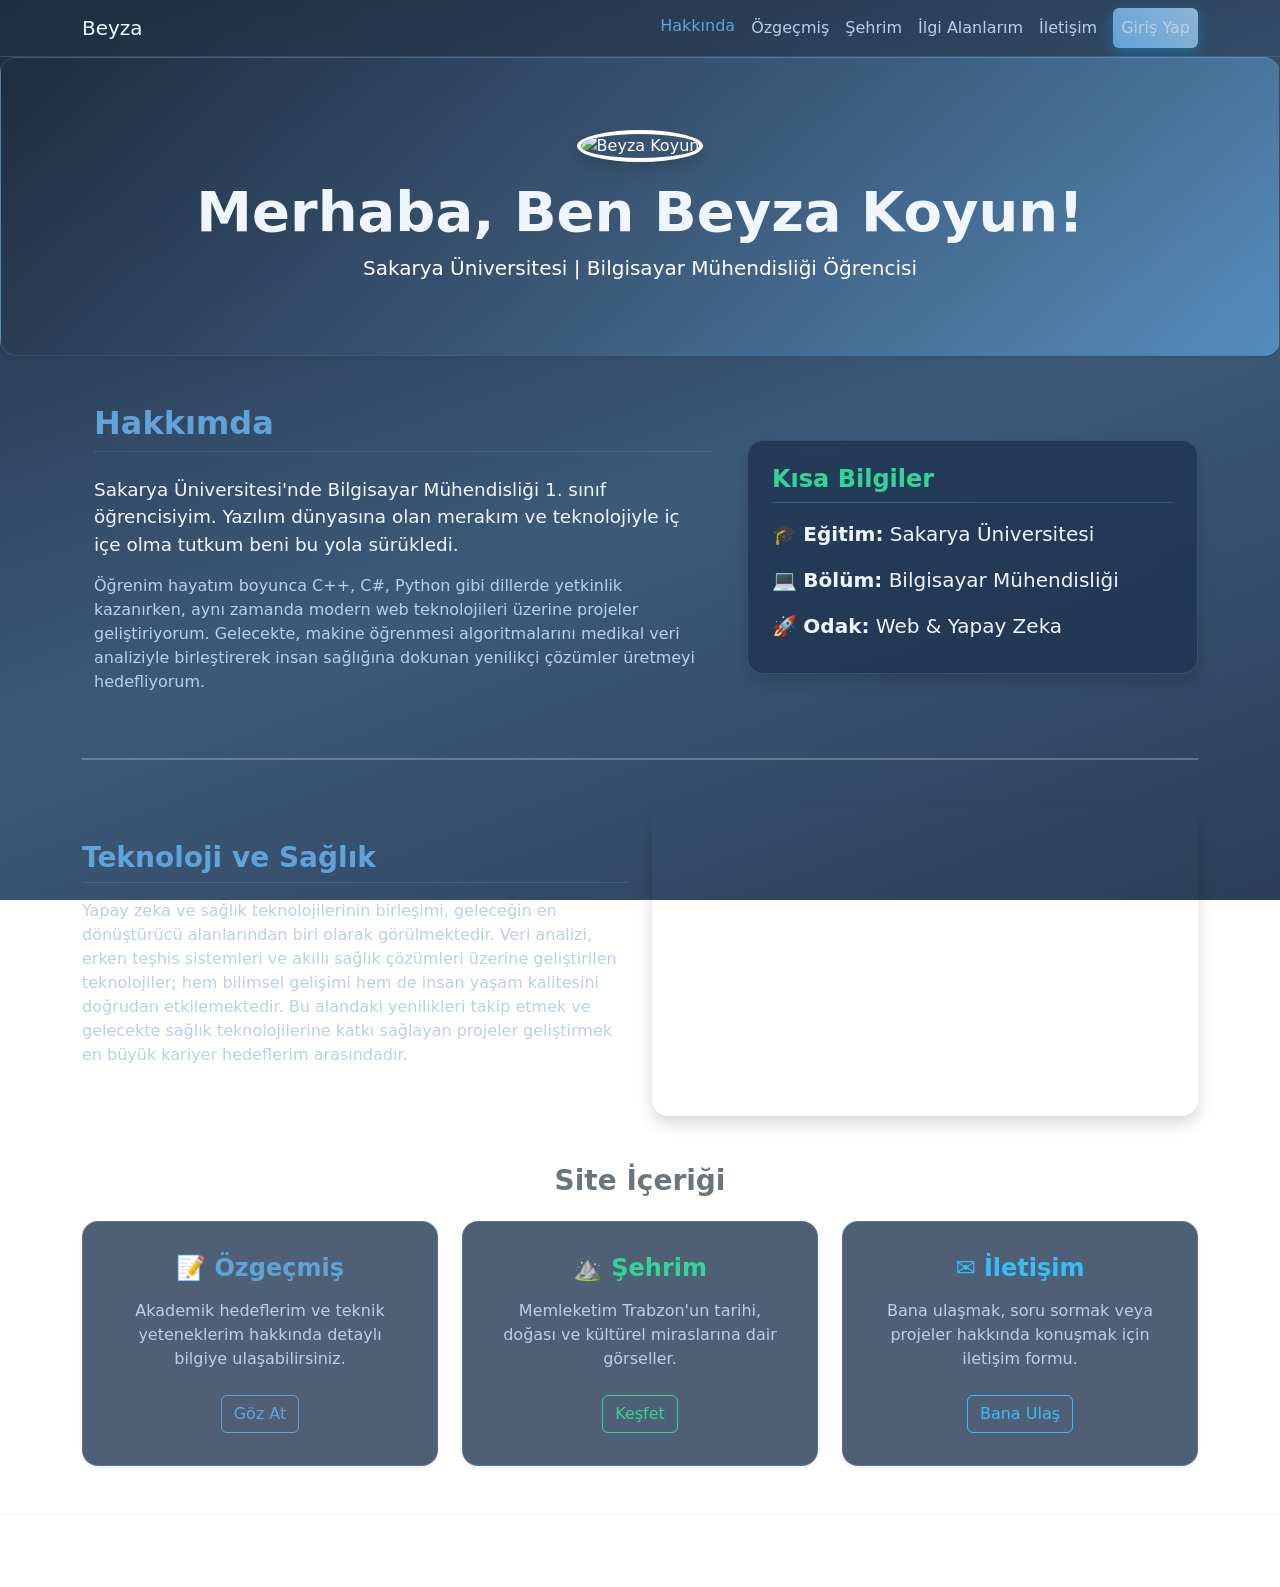
==== commit a5e6ca30: "SON" ====
--- a/index.html
+++ b/index.html
@@ -55,20 +55,19 @@
             <ul class="list-unstyled mb-0 fs-5">
               <li class="mb-3">🎓 <strong>Eğitim:</strong> Sakarya Üniversitesi</li>
               <li class="mb-3">💻 <strong>Bölüm:</strong> Bilgisayar Mühendisliği</li>
-              <li class="mb-3">📍 <strong>Konum:</strong> Kocaeli</li>
               <li class="mb-2">🚀 <strong>Odak:</strong> Web & Yapay Zeka</li>
             </ul>
           </div>
         </div>
       </section>
-
+  
       <hr class="my-5 border-2">
 
       <section class="row align-items-center mb-5">
         <div class="col-lg-6 mb-4 mb-lg-0">
           <h3 class="text-primary border-bottom border-primary pb-2 mb-3">Teknoloji ve Sağlık</h3>
           <p class="text-muted">
-            Yapay zekanın tıp dünyasındaki devrimsel ilerleyişi her zaman ilgimi çekmiştir. Yandaki video, kariyer hedefim olan bu alanın geleceğine dair harika bir vizyon sunuyor.
+            Yapay zeka ve sağlık teknolojilerinin birleşimi, geleceğin en dönüştürücü alanlarından biri olarak görülmektedir. Veri analizi, erken teşhis sistemleri ve akıllı sağlık çözümleri üzerine geliştirilen teknolojiler; hem bilimsel gelişimi hem de insan yaşam kalitesini doğrudan etkilemektedir. Bu alandaki yenilikleri takip etmek ve gelecekte sağlık teknolojilerine katkı sağlayan projeler geliştirmek en büyük kariyer hedeflerim arasındadır.
           </p>
         </div>
         <div class="col-lg-6">
--- a/style.css
+++ b/style.css
@@ -1,94 +1,93 @@
 :root {
   --bg-dark-1: #1e2d40;
-  /* Derin deniz mavisi-gri */
   --bg-dark-2: #3d5a7a;
-  /* Açık çelik mavisi */
   --accent-purple: #90b4d4;
-  /* Pastel mavi vurgu */
   --accent-green: #60a3d9;
-  /* Canlı soğuk mavi */
   --text-main: #f0f6ff;
-  /* Hafif mavimsi beyaz metin */
   --text-muted: #b8d0e8;
-  /* Soğuk açık gri-mavi metin */
   --glass-bg: rgba(30, 52, 80, 0.78);
-  /* Koyu mavi yarı saydam */
   --glass-border: rgba(144, 180, 212, 0.20);
-  /* Soğuk mavi kenarlık */
+
 }
 
 /* Özgeçmiş Teması (Nötr Gri, İçinde Az Mavi) */
 body.theme-ozgecmis {
   --bg-dark-1: #52585f;
-  /* Koyu nötr gri */
   --bg-dark-2: #ccd0d3;
-  /* Açık nötr gri */
-  --accent-purple: #80a5be;
-  /* Pastel mavi vurgu */
-  --accent-green: #103047;
-  /* Mavi vurgu */
+  --accent-purple: #383a3b;
+  --accent-green: #a4a4a4;
   --text-main: #f2f4f6;
-  /* Açık gri-beyaz metin */
   --text-muted: #c8cfd6;
-  /* Soluk gri metin */
   --glass-bg: rgba(65, 72, 80, 0.68);
-  /* Koyu gri yarı saydam kart */
-  --glass-border: rgba(255, 255, 255, 0.47);
-  /* Hafif gri kenarlık */
+  --glass-border: rgba(160, 170, 180, 0.45);
 }
 
 
 
 body.theme-sehrim {
-  --bg-dark-1: #3d4a3e;
-  /* Koyu orman grisi */
-  --bg-dark-2: #5a6b5b;
-  /* Orta orman grisi */
-  --accent-purple: #b7c4b8;
-  /* Açık yeşilimsi gri */
-  --accent-green: #8fa893;
-  /* Yumuşak yeşil-gri */
-  --glass-bg: rgba(55, 70, 56, 0.80);
-}
-
-
-/* İlgi Alanlarım Teması (Koyu Gri) */
+  --bg-dark-1: #e1c55e;
+  --bg-dark-2: #2b221a;
+  --accent-purple: #c48233;
+  --accent-green: #2c1c04;
+  --text-main: #f5eedf;
+  --text-muted: #c4baac;
+  --glass-bg: rgba(20, 16, 12, 0.72);
+  --glass-border: rgba(196, 130, 51, 0.20);
+}
+
+
+/* İlgi Alanlarım Teması (Siyah/Kırmızı) */
 body.theme-ilgialanlarim {
-  --bg-dark-1: #1a202c;
-  /* Çok koyu gri */
-  --bg-dark-2: #2d3748;
-  /* Koyu gri */
-  --accent-purple: #a0aec0;
-  /* Açık gri vurgu */
-  --accent-green: #718096;
-  /* Orta gri vurgu */
-  --glass-bg: rgba(26, 32, 44, 0.85);
+  --bg-dark-1: #201115;
+  --bg-dark-2: #c22618;
+  --accent-purple: #000000;
+  --accent-green: #ff734c;
+  --text-main: #ffffff;
+  --text-muted: #ffcccc;
+  --glass-bg: rgba(214, 11, 11, 0.854);
+  --glass-border: rgba(248, 29, 9, 0.4);
+}
+
+/* İlgi alanlarım başlık yazısı siyah-kırmızı gradient */
+body.theme-ilgialanlarim h1.text-primary {
+  background: linear-gradient(45deg, #ff1a1a, #000000);
+  -webkit-background-clip: text;
+  -webkit-text-fill-color: transparent;
+  background-clip: text;
+  text-shadow: 1px 1px 2px rgba(0, 0, 0, 0.1);
+}
+
+/* İlgi alanlarım Footer uyumu */
+body.theme-ilgialanlarim footer {
+  background: linear-gradient(90deg, #150505, #3a0000) !important;
+  border-top: 2px solid #c22618 !important;
+}
+
+body.theme-ilgialanlarim footer p {
+  background: linear-gradient(45deg, #ff4d4d, #ffffff);
+  -webkit-background-clip: text;
+  background-clip: text;
+  -webkit-text-fill-color: transparent;
+  font-weight: 600;
 }
 
 /* İletişim Teması (Soğuk Gri) */
 body.theme-iletisim {
-  --bg-dark-1: #263244;
-  /* Gece mavisi-gri */
-  --bg-dark-2: #3f5068;
-  /* Orta koyu gri-mavi */
-  --accent-purple: #90a8c3;
-  /* Açık soğuk gri */
-  --accent-green: #6b8aaa;
-  /* Gri-mavi vurgu */
-  --glass-bg: rgba(38, 50, 68, 0.82);
-}
-
-/* Giriş Yap Teması (Çelik Gri) */
+  --bg-dark-1: #31e68e;
+  --bg-dark-2: #044c64;
+  --accent-purple: #009650;
+  --accent-green: #004f5d;
+  --glass-bg: rgba(40, 61, 94, 0.82);
+}
+
+/* Giriş Yap Teması (Gece İndigosu ve Pembe) */
 body.theme-login {
-  --bg-dark-1: #2c3e50;
-  /* Çelik gri */
-  --bg-dark-2: #485b70;
-  /* Açık çelik gri */
-  --accent-purple: #435871;
-  /* Soğuk açık gri */
-  --accent-green: #7a9ab8;
-  /* Çelik gri vurgu */
-  --glass-bg: rgba(44, 62, 80, 0.82);
+  --bg-dark-1: #1e1b4b;
+  --bg-dark-2: #be185d;
+  --accent-purple: #f472b6;
+  --accent-green: #38bdf8;
+  --glass-bg: rgba(20, 15, 45, 0.65);
+  --glass-border: rgba(190, 24, 93, 0.4);
 }
 
 body {
@@ -113,10 +112,10 @@
   -webkit-backdrop-filter: blur(18px);
 }
 
-/* Özgeçmiş açık tema — navbar açık arka plana uyumlu */
+
 body.theme-ozgecmis .navbar {
-  background: rgba(90, 115, 140, 0.90) !important;
-  border-bottom: 1px solid rgba(180, 210, 235, 0.25);
+  background: rgba(55, 62, 68, 0.95) !important;
+  border-bottom: 1px solid rgba(160, 170, 180, 0.25);
 }
 
 body.theme-ozgecmis .navbar-brand,
@@ -126,7 +125,7 @@
 
 body.theme-ozgecmis .nav-link:hover,
 body.theme-ozgecmis .nav-link.active {
-  color: #b8d4f0 !important;
+  color: #c8cfd6 !important;
 }
 
 /* Özgeçmiş açık tema — başlık ve metin renkleri */
@@ -142,7 +141,7 @@
 }
 
 body.theme-ozgecmis footer {
-  background: rgba(90, 115, 140, 0.90) !important;
+  background: rgba(55, 62, 68, 0.95) !important;
   color: #f0f4f8 !important;
 }
 
@@ -250,7 +249,6 @@
 
 .btn-outline-success {
   color: #34d399;
-  /* Daha açık yeşil */
   border-color: #34d399;
 }
 
@@ -273,10 +271,14 @@
 
 /* Footer */
 footer {
-  background: rgba(15, 23, 42, 0.85) !important;
+  background: rgba(43, 34, 26, 0.85) !important;
   border-top: 1px solid var(--glass-border);
   backdrop-filter: blur(10px);
   color: var(--text-main) !important;
+}
+
+footer.footer-blue {
+  background: rgba(15, 23, 42, 0.85) !important;
 }
 
 /* Form Controls */
@@ -342,6 +344,55 @@
 }
 
 /* =========================================
+   Özgeçmiş Özel Bileşenleri (Timeline & Progress)
+   ========================================= */
+.timeline-container {
+  position: relative;
+  padding-left: 20px;
+}
+
+.timeline-item {
+  position: relative;
+  padding-bottom: 1.5rem;
+  border-left: 2px solid rgba(255, 255, 255, 0.1);
+  padding-left: 20px;
+}
+
+.timeline-dot {
+  position: absolute;
+  left: -7px;
+  top: 5px;
+  width: 12px;
+  height: 12px;
+  border-radius: 50%;
+  background: var(--accent-green);
+  box-shadow: 0 0 10px var(--accent-green);
+}
+
+.custom-progress {
+  background: linear-gradient(90deg, var(--accent-green), var(--accent-purple));
+  border-radius: 10px;
+}
+
+.custom-badge {
+  background: rgba(255, 255, 255, 0.05);
+  border: 1px solid rgba(255, 255, 255, 0.1);
+  padding: 8px 16px;
+  border-radius: 20px;
+  font-size: 0.9rem;
+  color: var(--text-main);
+  transition: all 0.3s ease;
+  cursor: pointer;
+}
+
+.custom-badge:hover {
+  background: rgba(255, 255, 255, 0.15);
+  border-color: var(--accent-green);
+  transform: translateY(-2px);
+  box-shadow: 0 4px 10px rgba(0, 0, 0, 0.2);
+}
+
+/* =========================================
    Mobil / Responsive Düzenlemeler
    ========================================= */
 @media (max-width: 768px) {
